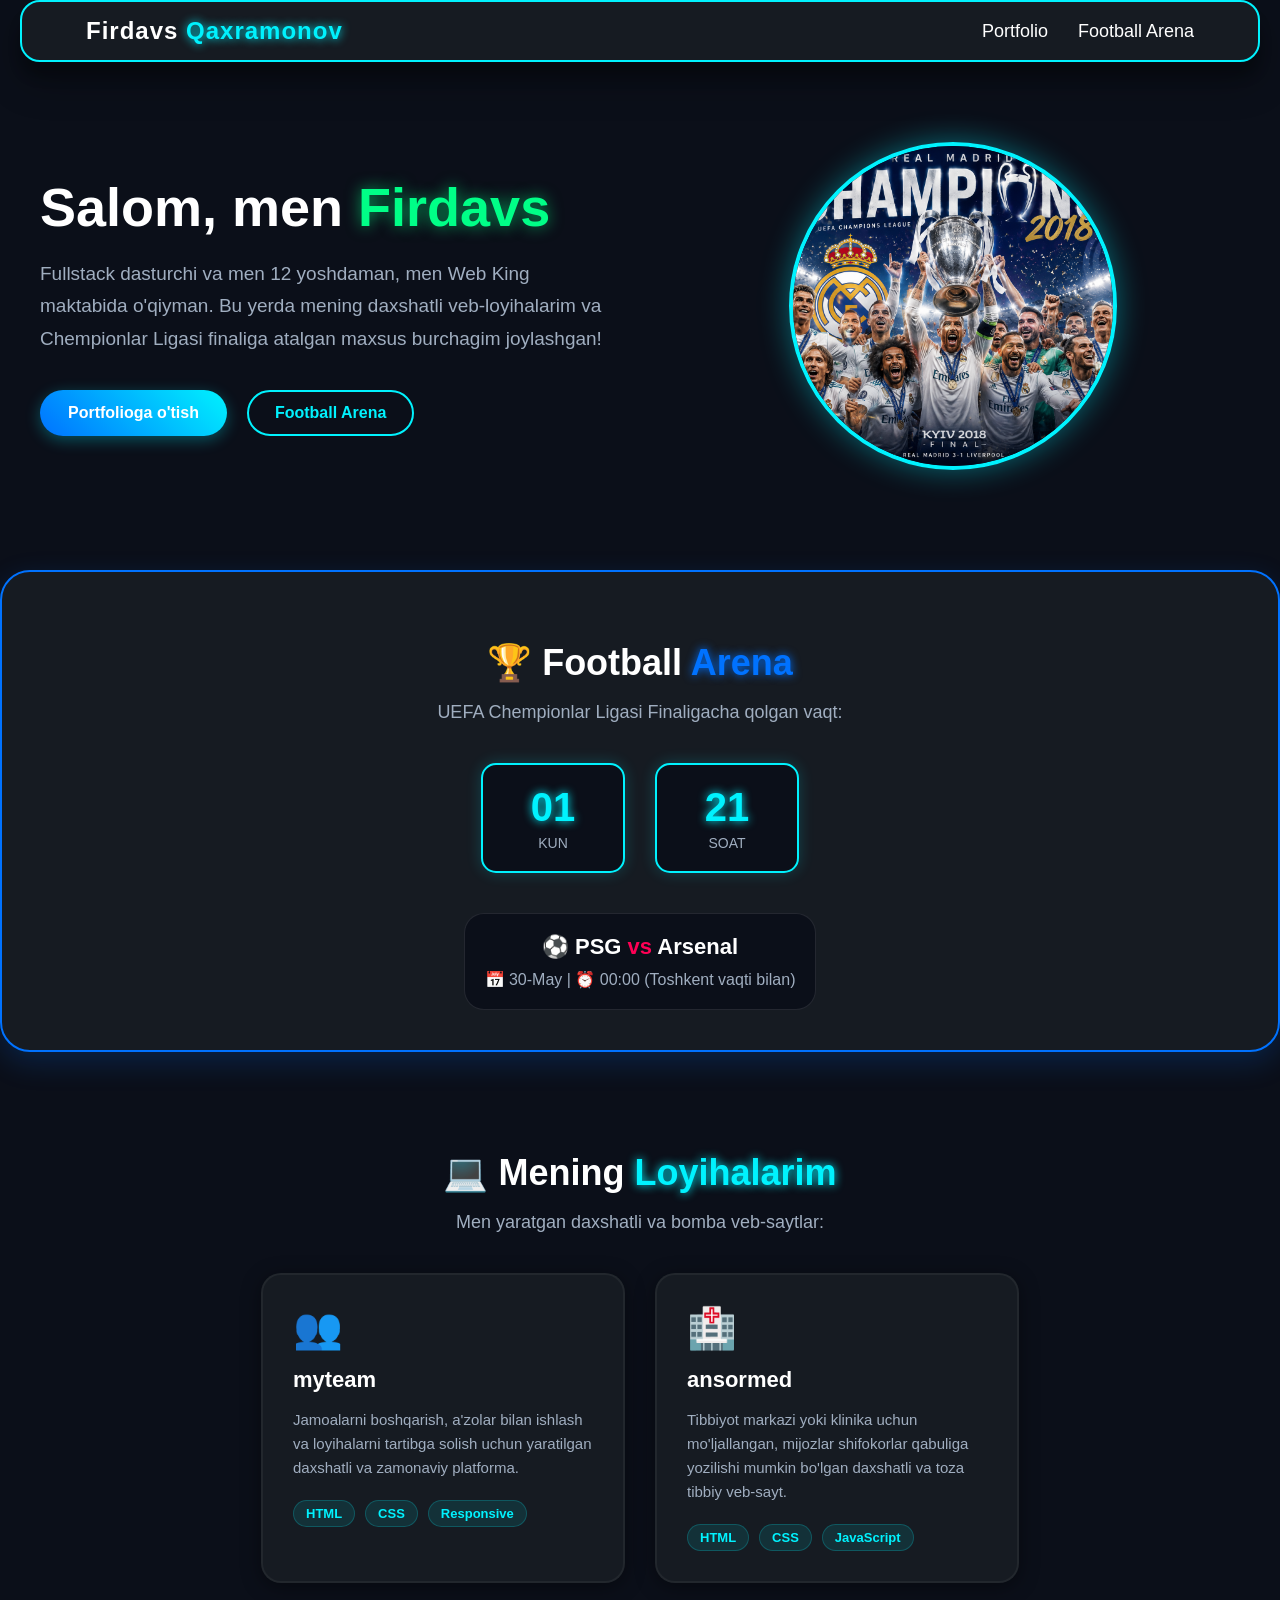
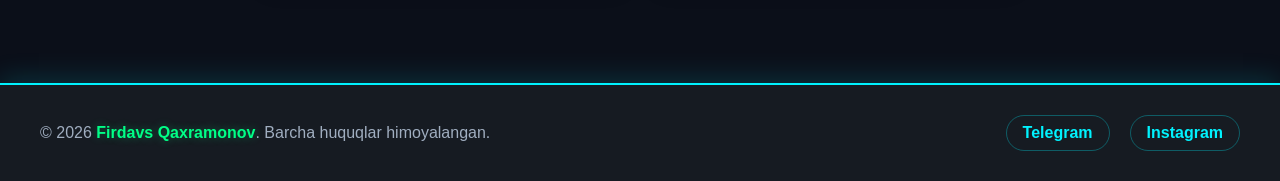
==== index.html @ 6d48fdbd "Ozim mustaqil" ====
<!DOCTYPE html>
<html lang="en">
<head>
    <meta charset="UTF-8">
    <meta name="viewport" content="width=device-width, initial-scale=1.0">
    <title>Firdavs Qaxramonov</title>
    
    <meta name="description" content="Firdavs Qaxramonovning shaxsiy bomba sayti. Bu yerda dasturlash portfoliom va futbol tahlillari bilan tanishishingiz mumkin.">
    <meta name="keywords" content="Firdavs Qaxramonov, portfolio, dasturchi, futbol tahlili, yangi sayt">

    <link rel="stylesheet" href="./style.css">
</head>
<body>
    
    <header class="site-header">
        <div class="logo">
            Firdavs <span>Qaxramonov</span>
        </div>
        <nav class="navigation">
            <a href="#portfolio" class="nav-link">Portfolio</a>
            <a href="#football" class="nav-link">Football Arena</a>
        </nav>
    </header>

    <section class="hero-section">
        <div class="hero-content">
            <h1 class="hero-title">Salom, men <span class="neon-name">Firdavs</span></h1>
            <p class="hero-text">
                Fullstack dasturchi va men 12 yoshdaman, men Web King maktabida o'qiyman. Bu yerda mening daxshatli veb-loyihalarim va Chempionlar Ligasi finaliga atalgan maxsus burchagim joylashgan!
            </p>
            <div class="hero-buttons">
                <a href="#portfolio" class="bomba-btn">Portfolioga o'tish</a>
                <a href="#football" class="bomba-btn-outline">Football Arena</a>
            </div>
        </div>

        <div class="hero-image-box">
            <img src="./img/real-madrid.png" alt="Firdavs Qaxramonov" class="hero-avatar">
        </div>
    </section>

    <section id="football" class="football-section">
    <h2 class="section-title">🏆 Football <span>Arena</span></h2>
    <p class="football-subtitle">UEFA Chempionlar Ligasi Finaligacha qolgan vaqt:</p>

    <div class="countdown-container">
        <div class="time-box">
            <span id="days">01</span>
            <p>Kun</p>
        </div>
        <div class="time-box">
            <span id="hours">21</span>
            <p>Soat</p>
        </div>
    </div>

    <div class="match-card">
        <p class="match-teams">⚽ PSG <span>vs</span> Arsenal</p>
        <p class="match-info">📅 30-May | ⏰ 00:00 (Toshkent vaqti bilan)</p>
    </div>
    </section>

    <section id="portfolio" class="portfolio-section">
    <h2 class="portfolio-title">💻 Mening <span>Loyihalarim</span></h2>
    <p class="portfolio-subtitle">Men yaratgan daxshatli va bomba veb-saytlar:</p>

    <div class="portfolio-grid">
        <div class="portfolio-card">
            <div class="card-icon">👥</div>
            <h3>myteam</h3>
            <p>Jamoalarni boshqarish, a'zolar bilan ishlash va loyihalarni tartibga solish uchun yaratilgan daxshatli va zamonaviy platforma.</p>
            <div class="card-tags">
                <span>HTML</span>
                <span>CSS</span>
                <span>Responsive</span>
            </div>
        </div>

        <div class="portfolio-card">
            <div class="card-icon">🏥</div>
            <h3>ansormed</h3>
            <p>Tibbiyot markazi yoki klinika uchun mo'ljallangan, mijozlar shifokorlar qabuliga yozilishi mumkin bo'lgan daxshatli va toza tibbiy veb-sayt.</p>
            <div class="card-tags">
                <span>HTML</span>
                <span>CSS</span>
                <span>JavaScript</span>
            </div>
        </div>
    </div>
    </section>

    <footer class="site-footer">
    <div class="footer-content">
        <p class="copyright">© 2026 <span>Firdavs Qaxramonov</span>. Barcha huquqlar himoyalangan.</p>
        
        <div class="footer-socials">
            <a href="https://t.me/Kaxramonov_F" target="_blank" class="social-link">Telegram</a>
            <a href="https://instagram.com/Kaxramonov.o71" target="_blank" class="social-link">Instagram</a>
        </div>
    </div>
    </footer>
</body>
</html>
---- style.css ----
html {
    scroll-behavior: smooth; /* Sahifani daxshatli silliq va sekinroq siljitadigan komanda */
}

html, body {
    background-color: #0b0f19;
    color: #ffffff;
    font-family: 'Segoe UI', sans-serif;
    margin: 0;
    padding: 0;
    min-height: 100vh;
}

/* Header uchun daxshatli yumaloq dizayn */
.site-header {
    display: flex;
    justify-content: space-between;
    align-items: center;
    padding: 15px 5%;
    background-color: #161b22;
    
    /* MANA SHU YERDA BURCHAKLARNI YUMALOQ QILAMIZ */
    border: 2px solid #00f2fe; /* Butun blok atrofiga daxshatli neon chegara */
    border-radius: 20px; /* Faqat pastki chap va o'ng burchaklari daxshatli yumaloq bo'ladi */
    
    /* Sayt chetlariga yopishib qolmasligi uchun tepadan va yonlardan joy tashlaymiz */
    margin: 0 20px; 
    
    /* Neon chiziq daxshatli jozibali porlashi uchun soya qo'shamiz */
    box-shadow: rgba(0, 0, 0, 0.3) 0px 19px 38px, rgba(0, 0, 0, 0.22) 0px 15px 12px;
}

/* Logotip stili */
.logo {
    font-size: 24px;
    font-weight: 800;
    letter-spacing: 1px;
    color: #ffffff;
}

/* Familiyang daxshatli neon ko'k rangda yonib turadi */
.logo span {
    color: #00f2fe;
    text-shadow: 0 0 10px #00f2fe;
}

/* Menyular bloki */
.navigation {
    display: flex;
    gap: 30px; /* Linklar orasidagi masofa */
}

/* Linklarning boshlang'ich holati */
.nav-link {
    color: #ffffff;
    text-decoration: none; /* Tagidagi chiziqni yo'qotadi */
    font-size: 18px;
    font-weight: 500;
    transition: all 0.3s ease; /* Hover effekt silliq bo'lishi uchun */
}

/* HOVER EFFEKT: Sichqoncha menyu ustiga kelganda */
.nav-link:hover {
    color: #00ff87; /* Ustiga kelganda yashil futbol maydoni rangiga kiradi */
    text-shadow: 0 0 10px #00ff87; /* Atrofi daxshatli porlaydi */
    transform: scale(1.1); /* Kattalashish effekti */
}

/* ==========================================
   HERO SECTION STRILLARI (Yangi qo'shildi)
   ========================================== */

.hero-section {
    display: flex;
    justify-content: space-between;
    align-items: center;
    max-width: 1200px;
    margin: 80px auto;
    padding: 0 40px;
    gap: 50px;
}

.hero-content {
    flex: 1;
}

.hero-title {
    font-size: 54px;
    font-weight: 800;
    margin: 0 0 20px 0;
    color: #ffffff;
}

/* Isming daxshatli yashil neon rangda porlaydi */
.neon-name {
    color: #00ff87;
    text-shadow: 0 0 15px rgba(0, 255, 135, 0.6);
}

.hero-text {
    font-size: 19px;
    color: #a0aec0;
    line-height: 1.7;
    margin-bottom: 35px;
}

/* Tugmalar bloki */
.hero-buttons {
    display: flex;
    gap: 20px;
}

/* Chap tarafdagi ko'k tugma */
.bomba-btn {
    background: linear-gradient(45deg, #0072ff, #00f2fe);
    color: white;
    padding: 14px 28px;
    border: none;
    border-radius: 30px; /* Headerga moslab yumaloq qildik */
    font-weight: bold;
    text-decoration: none;
    font-size: 16px;
    cursor: pointer;
    transition: all 0.3s ease;
    box-shadow: 0 4px 15px rgba(0, 242, 254, 0.3);
}

.bomba-btn:hover {
    transform: translateY(-3px);
    box-shadow: 0 0 25px #00f2fe;
}

/* O'ng tarafdagi shaffof tugma */
.bomba-btn-outline {
    background: transparent;
    color: #00f2fe;
    border: 2px solid #00f2fe;
    padding: 12px 26px;
    border-radius: 30px;
    font-weight: bold;
    text-decoration: none;
    font-size: 16px;
    cursor: pointer;
    transition: all 0.3s ease;
}

.bomba-btn-outline:hover {
    background: #00f2fe;
    color: #0b0f19;
    box-shadow: 0 0 20px #00f2fe;
    transform: translateY(-3px);
}

/* Rasm uchun daxshatli neon effektlar */
.hero-image-box {
    flex: 1;
    display: flex;
    justify-content: center;
}

.hero-avatar {
    width: 320px;
    height: 320px;
    border-radius: 50%;
    object-fit: cover;
    border: 4px solid #00f2fe;
    box-shadow: 0 0 30px rgba(0, 242, 254, 0.4);
    transition: all 0.5s ease;
}

/* Sichqoncha kelganda rasm daxshatli burilib rangini o'zgartiradi */
.hero-avatar:hover {
    transform: scale(1.05) rotate(5deg);
    border-color: #00ff87;
    box-shadow: 0 0 40px rgba(0, 255, 135, 0.6);
}

/* Football Section */
.football-section {
    max-width: 1200px;
    margin: 100px auto;
    padding: 40px;
    background-color: #161b22;
    border-radius: 30px;
    border: 2px solid #0072ff; /* Chempionlar ligasi ko'k rangi */
    box-shadow: 0 10px 30px rgba(0, 114, 255, 0.2);
    text-align: center;
}

.section-title {
    font-size: 36px;
    font-weight: 800;
    margin-bottom: 10px;
}

.section-title span {
    color: #0072ff;
    text-shadow: 0 0 10px #0072ff;
}

.football-subtitle {
    font-size: 18px;
    color: #a0aec0;
    margin-bottom: 40px;
}

/* Taymer konteyneri */
.countdown-container {
    display: flex;
    justify-content: center;
    gap: 30px;
    margin-bottom: 40px;
}

/* Har bitta raqam qutisi */
.time-box {
    background: #0b0f19;
    border: 2px solid #00f2fe;
    padding: 20px;
    border-radius: 15px;
    min-width: 100px;
    box-shadow: 0 0 15px rgba(0, 242, 254, 0.2);
    transition: transform 0.3s ease;
}

.time-box:hover {
    transform: scale(1.05);
    border-color: #00ff87;
    box-shadow: 0 0 20px rgba(0, 255, 135, 0.4);
}

.time-box span {
    font-size: 40px;
    font-weight: 800;
    color: #00f2fe;
    display: block;
    text-shadow: 0 0 10px #00f2fe;
}

.time-box p {
    margin: 5px 0 0 0;
    font-size: 14px;
    color: #a0aec0;
    text-transform: uppercase;
}

/* O'yin haqida info karta */
.match-card {
    background: #0b0f19;
    padding: 20px;
    border-radius: 20px;
    display: inline-block;
    border: 1px solid rgba(255, 255, 255, 0.1);
}

.match-teams {
    font-size: 22px;
    font-weight: 700;
    margin: 0 0 10px 0;
}

.match-teams span {
    color: #ff0055;
}

.match-info {
    margin: 0;
    color: #a0aec0;
    font-size: 16px;
}

/* Portfolio Section */
.portfolio-section {
    max-width: 1200px;
    margin: 80px auto;
    padding: 0 40px;
    text-align: center;
}

.portfolio-title {
    font-size: 36px;
    font-weight: 800;
    margin-bottom: 10px;
}

.portfolio-title span {
    color: #00f2fe;
    text-shadow: 0 0 10px #00f2fe;
}

.portfolio-subtitle {
    font-size: 18px;
    color: #a0aec0;
    margin-bottom: 40px;
}

/* Kartochkalarni yonma-yon taxlash paneli */
.portfolio-grid {
    display: flex;
    justify-content: center;
    gap: 30px;
    flex-wrap: wrap;
}

/* Har bitta daxshatli kartochka stili */
.portfolio-card {
    background-color: #161b22;
    border: 2px solid rgba(255, 255, 255, 0.05);
    border-radius: 20px;
    padding: 30px;
    width: 300px;
    text-align: left;
    box-shadow: 0 4px 20px rgba(0, 0, 0, 0.4);
    transition: all 0.3s ease;
}

/* HOVER: Sichqoncha kelganda tepaga ko'tarilib neon ko'k bo'lib porlaydi */
.portfolio-card:hover {
    transform: translateY(-10px);
    border-color: #00f2fe;
    box-shadow: 0 10px 25px rgba(0, 242, 254, 0.25);
}

.card-icon {
    font-size: 40px;
    margin-bottom: 15px;
}

.portfolio-card h3 {
    font-size: 22px;
    margin: 0 0 12px 0;
    color: #ffffff;
}

.portfolio-card p {
    font-size: 15px;
    color: #a0aec0;
    line-height: 1.6;
    margin-bottom: 20px;
}

/* Texnologiya yorliqlari (Tags) */
.card-tags {
    display: flex;
    gap: 10px;
    flex-wrap: wrap;
}

.card-tags span {
    background: rgba(0, 242, 254, 0.1);
    color: #00f2fe;
    padding: 5px 12px;
    border-radius: 15px;
    font-size: 13px;
    font-weight: 600;
    border: 1px solid rgba(0, 242, 254, 0.2);
}

/* ==========================================
   FOOTER STRILLARI (Sayt yakuni)
   ========================================== */

.site-footer {
    background-color: #161b22;
    border-top: 2px solid #00f2fe; /* Tepasidan daxshatli neon chiziq */
    padding: 30px 40px;
    margin-top: 100px; /* Yuqoridagi bo'limlardan daxshatli masofa */
    box-shadow: 0 -5px 25px rgba(0, 242, 254, 0.15);
}

.footer-content {
    display: flex;
    justify-content: space-between;
    align-items: center;
    max-width: 1200px;
    margin: 0 auto;
    flex-wrap: wrap;
    gap: 20px;
}

.copyright {
    margin: 0;
    color: #a0aec0;
    font-size: 16px;
}

.copyright span {
    color: #00ff87;
    font-weight: 600;
    text-shadow: 0 0 10px rgba(0, 255, 135, 0.3);
}

/* Ijtimoiy tarmoqlar linklari */
.footer-socials {
    display: flex;
    gap: 20px;
}

.social-link {
    color: #00f2fe;
    text-decoration: none;
    font-size: 16px;
    font-weight: 600;
    padding: 8px 16px;
    border: 1px solid rgba(0, 242, 254, 0.3);
    border-radius: 20px;
    transition: all 0.3s ease;
}

/* HOVER: Ustiga kelganda neon yonishi */
.social-link:hover {
    background-color: #00f2fe;
    color: #0b0f19;
    box-shadow: 0 0 15px #00f2fe;
    transform: translateY(-3px);
}
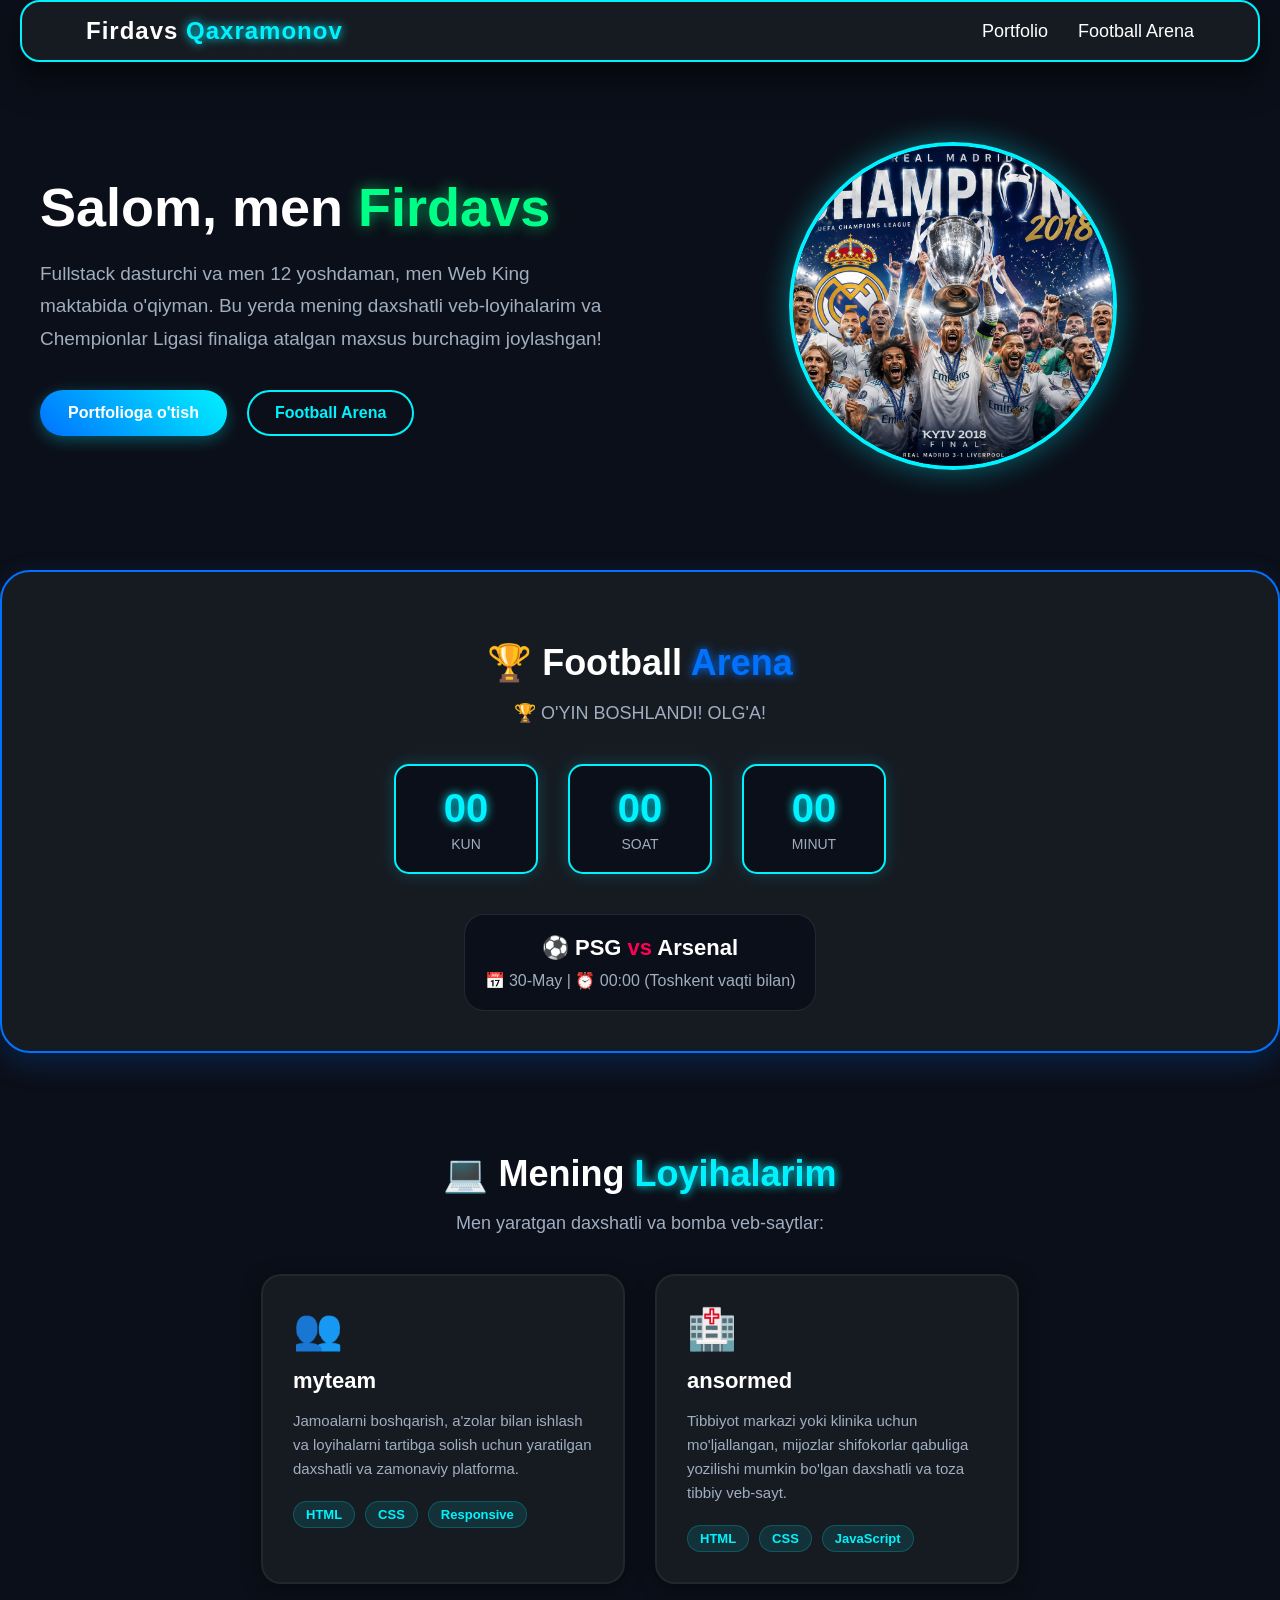
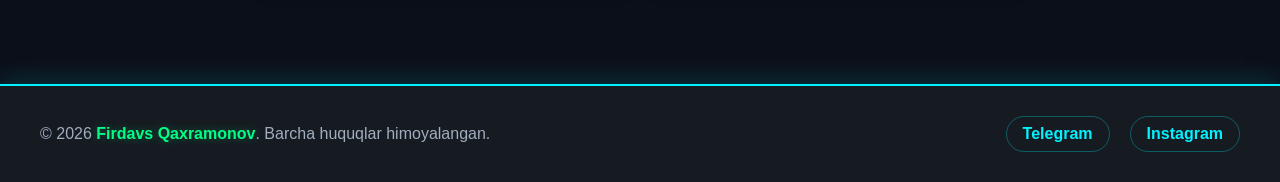
==== commit a97aed3a: "js ulandi va jonli taymer ishga tushdi" ====
--- a/index.html
+++ b/index.html
@@ -7,7 +7,13 @@
     
     <meta name="description" content="Firdavs Qaxramonovning shaxsiy bomba sayti. Bu yerda dasturlash portfoliom va futbol tahlillari bilan tanishishingiz mumkin.">
     <meta name="keywords" content="Firdavs Qaxramonov, portfolio, dasturchi, futbol tahlili, yangi sayt">
+    <link rel="icon" type="image/png" href="./img/logo-fotor-20260529151159.png">
 
+    <meta property="og:title" content="Firdavs Qaxramonov">
+    <meta property="og:description" content="Firdavs Qaxramonovning shaxsiy bomba sayti. Loyihalar va futbol tahlillari.">
+    <meta property="og:image" content="https://firdavs-qaxramonov-portfolio.vercel.app/img/logo-fotor-20260529151159.png">
+    <meta property="og:type" content="website">
+    <meta name="google-site-verification" content="hqHDXYrqj6PI6UdOYquVKdBgsxsQgmkcmFIH1Ckd7kk" />
     <link rel="stylesheet" href="./style.css">
 </head>
 <body>
@@ -44,14 +50,20 @@
     <p class="football-subtitle">UEFA Chempionlar Ligasi Finaligacha qolgan vaqt:</p>
 
     <div class="countdown-container">
-        <div class="time-box">
-            <span id="days">01</span>
-            <p>Kun</p>
-        </div>
-        <div class="time-box">
-            <span id="hours">21</span>
-            <p>Soat</p>
-        </div>
+    <div class="time-box">
+        <span id="days">00</span>
+        <p>KUN</p>
+    </div>
+
+    <div class="time-box">
+        <span id="hours">03</span>
+        <p>SOAT</p>
+    </div>
+
+    <div class="time-box">
+        <span id="minutes">38</span>
+        <p>MINUT</p>
+    </div>
     </div>
 
     <div class="match-card">
@@ -99,5 +111,6 @@
         </div>
     </div>
     </footer>
+    <script src="./script.js"></script>
 </body>
 </html>
--- a/style.css
+++ b/style.css
@@ -413,4 +413,38 @@
     color: #0b0f19;
     box-shadow: 0 0 15px #00f2fe;
     transform: translateY(-3px);
+}
+
+/* Agarda logotip html ichida <img> tegi bilan yozilgan bo'lsa */
+.logo img {
+    width: 45px;
+    height: 45px;
+    border-radius: 22% !important; /* Bir oz kichikroq rasmga 22% daxshatli chiroyli tushadi */
+    object-fit: cover;
+}
+
+@media (max-width: 768px){
+
+    .site-header{
+        flex-direction: column;
+        gap: 15px;
+        padding: 15px;
+    }
+
+    .navigation{
+        display: flex;
+        justify-content: center;
+        gap: 12px;
+        flex-wrap: wrap;
+    }
+
+    .nav-link{
+        font-size: 16px;
+    }
+
+    .logo{
+        text-align: center;
+        font-size: 18px;
+    }
+
 }
